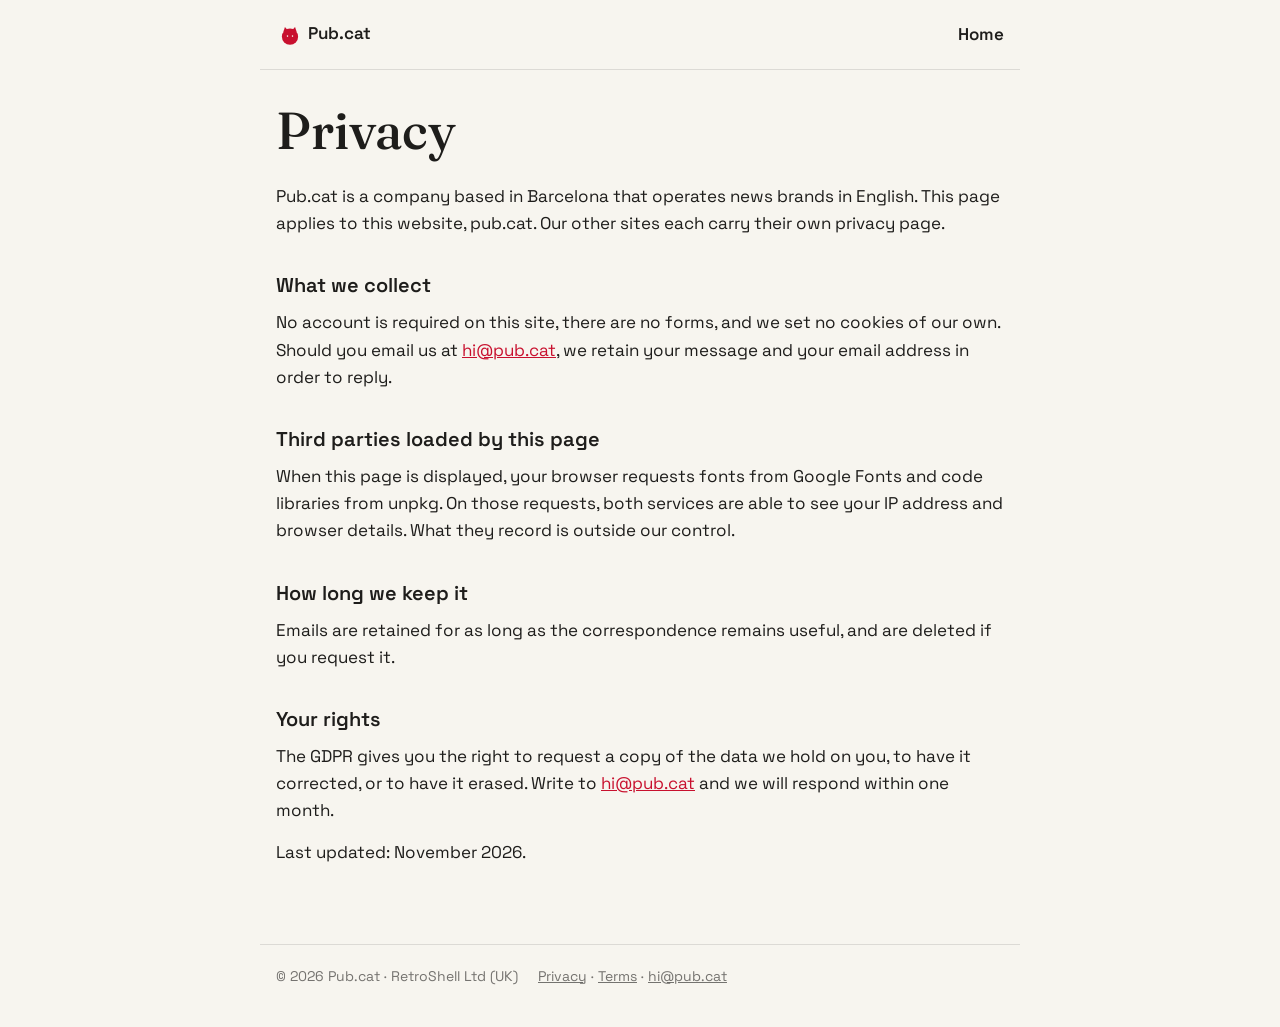
==== privacy/index.html @ d7a87249 "Privacy and Terms pages (SEO lead's text), staged on a branch, not live Co-Authored-By: Claude Opus " ====
<!doctype html>
<html lang="en-GB">
<head>
<meta charset="utf-8" />
<meta name="viewport" content="width=device-width, initial-scale=1" />
<meta name="theme-color" content="#F7F5EF" />
<title>Privacy · Pub.cat</title>
<meta name="robots" content="index,follow" />
<link rel="canonical" href="https://pub.cat/privacy/" />
<link rel="icon" href="/assets/logo/dot-cat-red.svg" type="image/svg+xml" />
<link rel="preconnect" href="https://fonts.googleapis.com" />
<link rel="preconnect" href="https://fonts.gstatic.com" crossorigin />
<link href="https://fonts.googleapis.com/css2?family=Space+Grotesk:wght@400;500;600;700&family=Fraunces:opsz,wght@9..144,400;9..144,500&display=swap" rel="stylesheet" />
<style>
  :root{--red:#C8102E;--ink:#1E1D1B;--paper:#F7F5EF;--rule:rgba(30,29,27,0.12);--mute:rgba(30,29,27,0.6);--sans:'Space Grotesk',-apple-system,BlinkMacSystemFont,system-ui,sans-serif;--serif:'Fraunces',Georgia,serif}
  *{box-sizing:border-box}
  body{margin:0;background:var(--paper);color:var(--ink);font-family:var(--sans);font-size:17px;line-height:1.6}
  .top{display:flex;align-items:center;justify-content:space-between;padding:20px 16px;max-width:760px;margin:0 auto;border-bottom:1px solid var(--rule)}
  .top a{color:var(--ink);text-decoration:none;font-weight:600}
  .top img{height:28px;vertical-align:middle}
  main{max-width:760px;margin:0 auto;padding:32px 16px 64px}
  h1{font-family:var(--serif);font-weight:500;font-size:clamp(36px,6vw,52px);line-height:1.1;margin:0 0 24px}
  h2{font-size:20px;font-weight:600;margin:32px 0 8px}
  p{margin:0 0 14px}
  a{color:var(--red)}
  footer{max-width:760px;margin:0 auto;padding:20px 16px 40px;border-top:1px solid var(--rule);color:var(--mute);font-size:14px;display:flex;flex-wrap:wrap;gap:8px 20px}
  footer a{color:inherit}
</style>
</head>
<body>
<header class="top"><a href="/"><img src="/assets/logo/dot-cat-red.svg" alt="" /> Pub.cat</a><a href="/">Home</a></header>
<main>
<h1>Privacy</h1>
<p>Pub.cat is a company based in Barcelona that operates news brands in English. This page applies to this website, pub.cat. Our other sites each carry their own privacy page.</p>
<h2>What we collect</h2>
<p>No account is required on this site, there are no forms, and we set no cookies of our own. Should you email us at <a href="mailto:hi@pub.cat">hi@pub.cat</a>, we retain your message and your email address in order to reply.</p>
<h2>Third parties loaded by this page</h2>
<p>When this page is displayed, your browser requests fonts from Google Fonts and code libraries from unpkg. On those requests, both services are able to see your IP address and browser details. What they record is outside our control.</p>
<h2>How long we keep it</h2>
<p>Emails are retained for as long as the correspondence remains useful, and are deleted if you request it.</p>
<h2>Your rights</h2>
<p>The GDPR gives you the right to request a copy of the data we hold on you, to have it corrected, or to have it erased. Write to <a href="mailto:hi@pub.cat">hi@pub.cat</a> and we will respond within one month.</p>
<p>Last updated: November 2026.</p>
</main>
<footer><span>© 2026 Pub.cat · RetroShell Ltd (UK)</span><span><a href="/privacy/">Privacy</a> · <a href="/terms/">Terms</a> · <a href="mailto:hi@pub.cat">hi@pub.cat</a></span></footer>
</body>
</html>
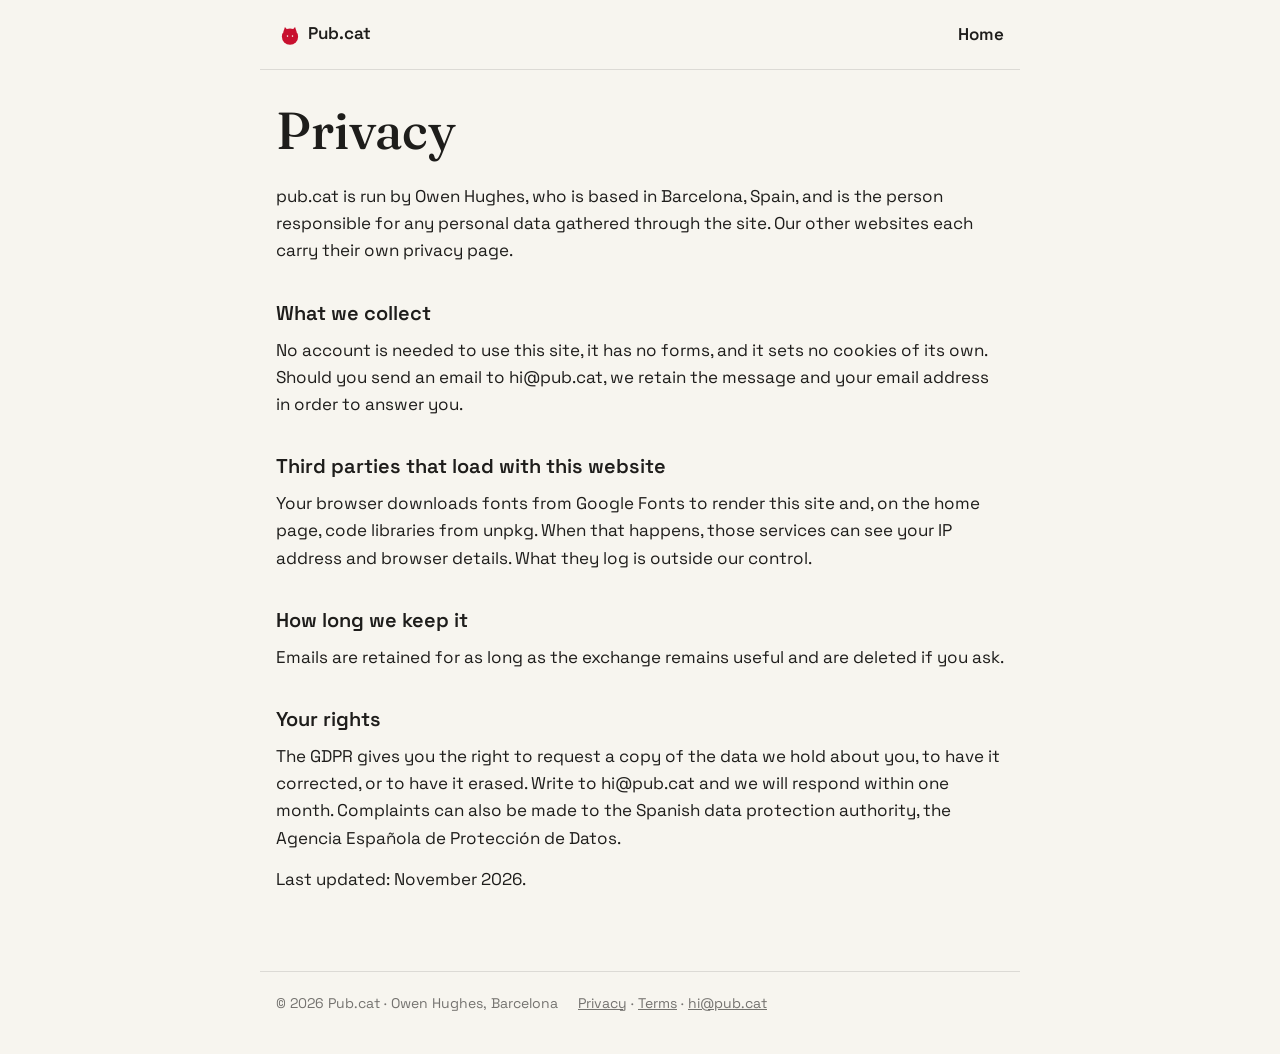
==== commit b3bce9a9: "legal: final privacy and terms (Owen Hughes, Spanish law); footer and about name Owen Hughes, Barcel" ====
--- a/privacy/index.html
+++ b/privacy/index.html
@@ -31,17 +31,17 @@
 <header class="top"><a href="/"><img src="/assets/logo/dot-cat-red.svg" alt="" /> Pub.cat</a><a href="/">Home</a></header>
 <main>
 <h1>Privacy</h1>
-<p>Pub.cat is a company based in Barcelona that operates news brands in English. This page applies to this website, pub.cat. Our other sites each carry their own privacy page.</p>
+<p>pub.cat is run by Owen Hughes, who is based in Barcelona, Spain, and is the person responsible for any personal data gathered through the site. Our other websites each carry their own privacy page.</p>
 <h2>What we collect</h2>
-<p>No account is required on this site, there are no forms, and we set no cookies of our own. Should you email us at <a href="mailto:hi@pub.cat">hi@pub.cat</a>, we retain your message and your email address in order to reply.</p>
-<h2>Third parties loaded by this page</h2>
-<p>When this page is displayed, your browser requests fonts from Google Fonts and code libraries from unpkg. On those requests, both services are able to see your IP address and browser details. What they record is outside our control.</p>
+<p>No account is needed to use this site, it has no forms, and it sets no cookies of its own. Should you send an email to hi@pub.cat, we retain the message and your email address in order to answer you.</p>
+<h2>Third parties that load with this website</h2>
+<p>Your browser downloads fonts from Google Fonts to render this site and, on the home page, code libraries from unpkg. When that happens, those services can see your IP address and browser details. What they log is outside our control.</p>
 <h2>How long we keep it</h2>
-<p>Emails are retained for as long as the correspondence remains useful, and are deleted if you request it.</p>
+<p>Emails are retained for as long as the exchange remains useful and are deleted if you ask.</p>
 <h2>Your rights</h2>
-<p>The GDPR gives you the right to request a copy of the data we hold on you, to have it corrected, or to have it erased. Write to <a href="mailto:hi@pub.cat">hi@pub.cat</a> and we will respond within one month.</p>
+<p>The GDPR gives you the right to request a copy of the data we hold about you, to have it corrected, or to have it erased. Write to hi@pub.cat and we will respond within one month. Complaints can also be made to the Spanish data protection authority, the Agencia Española de Protección de Datos.</p>
 <p>Last updated: November 2026.</p>
 </main>
-<footer><span>© 2026 Pub.cat · RetroShell Ltd (UK)</span><span><a href="/privacy/">Privacy</a> · <a href="/terms/">Terms</a> · <a href="mailto:hi@pub.cat">hi@pub.cat</a></span></footer>
+<footer><span>© 2026 Pub.cat · Owen Hughes, Barcelona</span><span><a href="/privacy/">Privacy</a> · <a href="/terms/">Terms</a> · <a href="mailto:hi@pub.cat">hi@pub.cat</a></span></footer>
 </body>
 </html>
